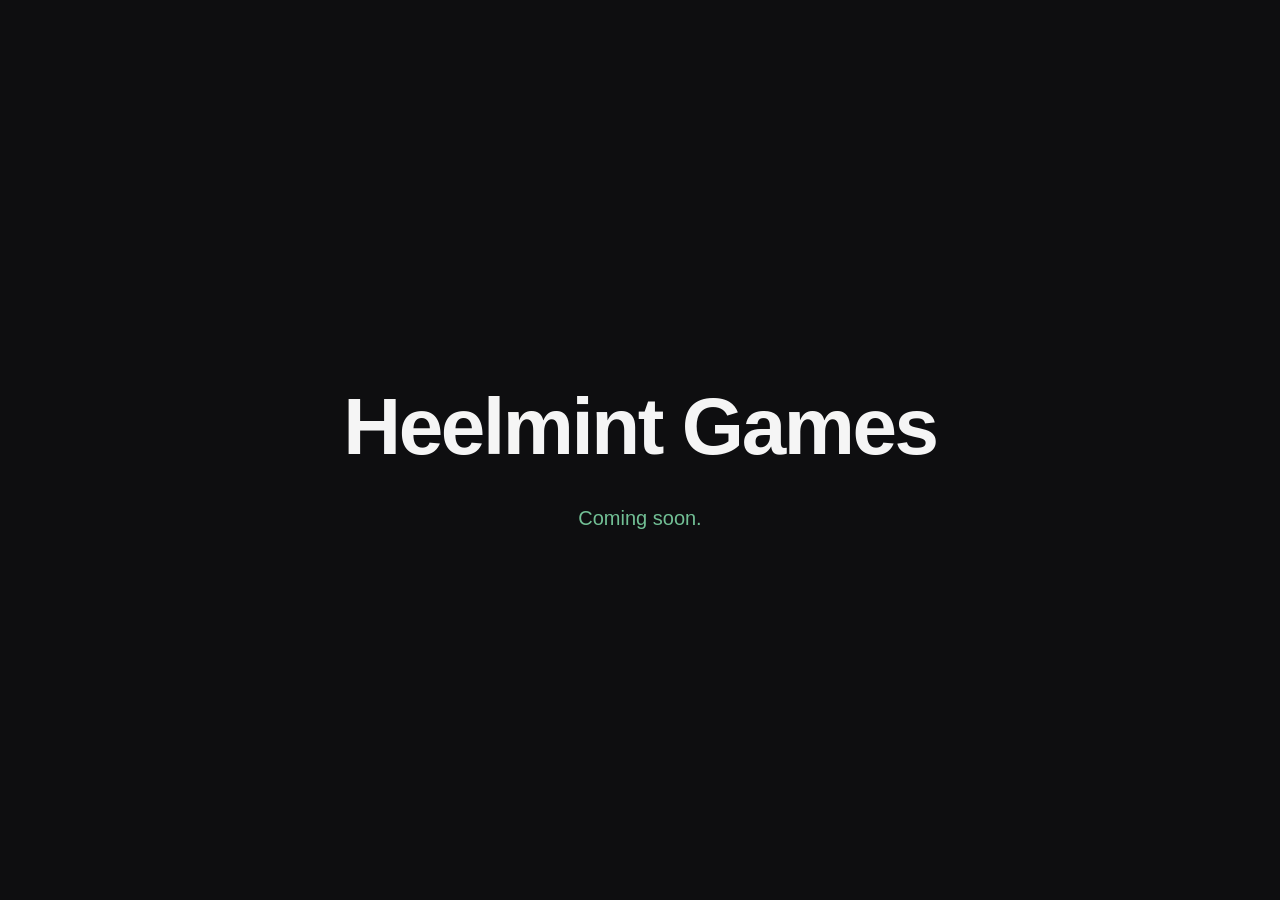
==== index.html @ 0ef258ec "Initial scaffold for heelmintgames.com" ====
<!DOCTYPE html>
<html lang="en">
<head>
    <meta charset="UTF-8">
    <meta name="viewport" content="width=device-width, initial-scale=1.0">
    <title>Heelmint Games</title>
    <meta name="description" content="Heelmint Games — coming soon.">
    <link rel="stylesheet" href="style.css">
</head>
<body>
    <main>
        <h1>Heelmint Games</h1>
        <p class="tagline">Coming soon.</p>
    </main>
</body>
</html>
---- style.css ----
:root {
    --bg: #0e0e10;
    --fg: #f5f5f5;
    --accent: #7dd3a4;
}

* {
    box-sizing: border-box;
    margin: 0;
    padding: 0;
}

html, body {
    height: 100%;
}

body {
    font-family: -apple-system, BlinkMacSystemFont, "Segoe UI", Helvetica, Arial, sans-serif;
    background: var(--bg);
    color: var(--fg);
    display: grid;
    place-items: center;
    padding: 2rem;
    line-height: 1.5;
}

main {
    text-align: center;
    max-width: 40rem;
}

h1 {
    font-size: clamp(2.5rem, 8vw, 5rem);
    font-weight: 700;
    letter-spacing: -0.03em;
    margin-bottom: 1rem;
}

.tagline {
    font-size: 1.25rem;
    color: var(--accent);
    opacity: 0.9;
}
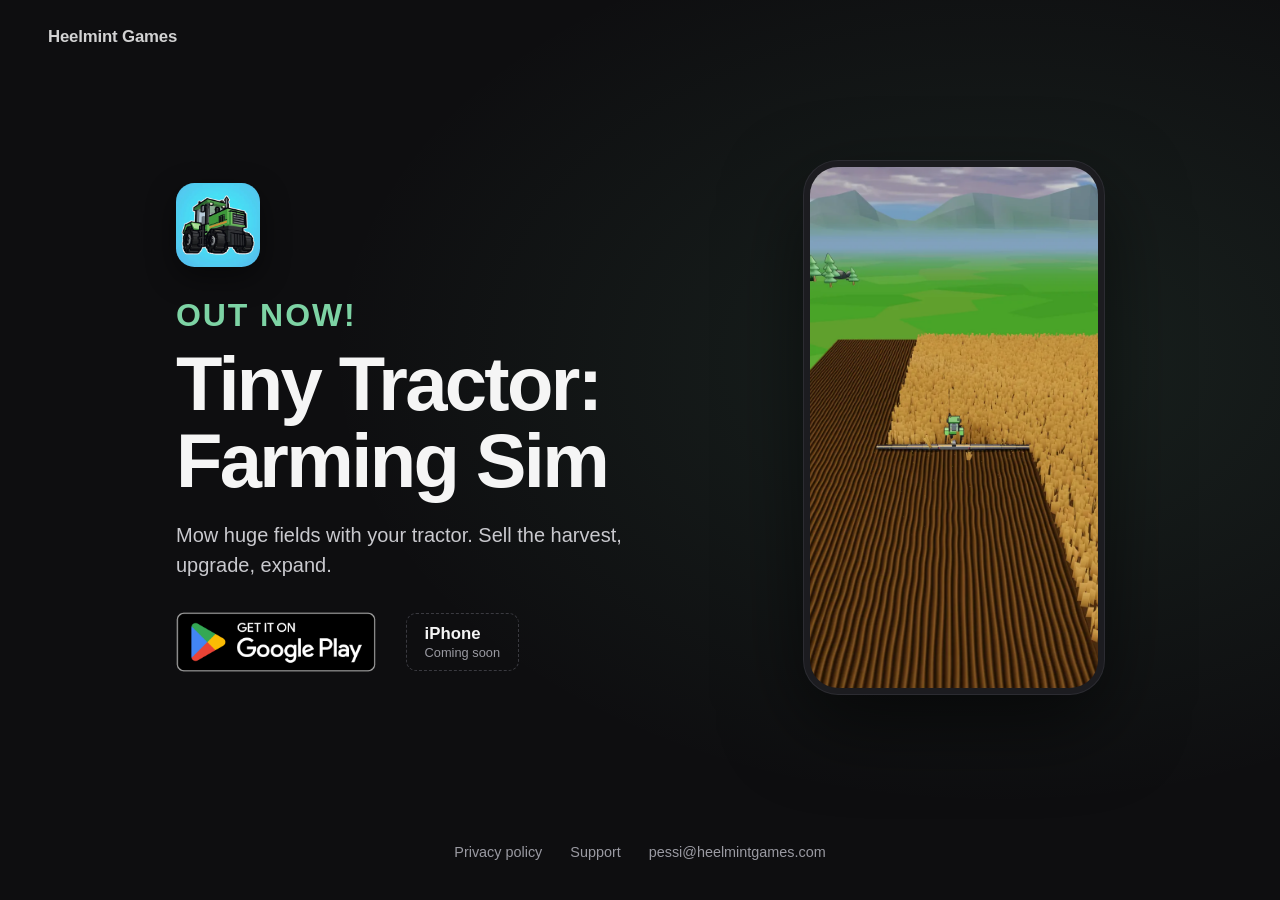
==== commit c04424c4: "Front page: Tiny Tractor: Farming Sim is out now The "coming soon" page becomes the launch page: the" ====
--- a/index.html
+++ b/index.html
@@ -3,14 +3,46 @@
 <head>
     <meta charset="UTF-8">
     <meta name="viewport" content="width=device-width, initial-scale=1.0">
-    <title>Heelmint Games</title>
-    <meta name="description" content="Heelmint Games — coming soon.">
+    <title>Heelmint Games | Tiny Tractor: Farming Sim, out now</title>
+    <meta name="description" content="Tiny Tractor: Farming Sim is out now on Google Play. Mow huge fields with your tractor. Sell the harvest, upgrade, expand.">
+    <meta property="og:title" content="Tiny Tractor: Farming Sim is out now">
+    <meta property="og:description" content="Mow huge fields with your tractor. Sell the harvest, upgrade, expand. Free on Google Play.">
     <link rel="stylesheet" href="style.css">
 </head>
-<body>
-    <main>
-        <h1>Heelmint Games</h1>
-        <p class="tagline">Coming soon.</p>
+<body class="home">
+    <header class="site-header">
+        <span class="wordmark">Heelmint Games</span>
+    </header>
+
+    <main class="launch">
+        <div class="launch-text">
+            <img class="app-icon" src="assets/tiny-tractor/icon.jpg" width="96" height="96" alt="Tiny Tractor: Farming Sim app icon">
+            <p class="out-now">Out now!</p>
+            <h1>Tiny Tractor: Farming&nbsp;Sim</h1>
+            <p class="pitch">Mow huge fields with your tractor. Sell the harvest, upgrade, expand.</p>
+
+            <div class="stores">
+                <a class="play-badge" href="https://play.google.com/store/apps/details?id=com.heelmint.farming"
+                   aria-label="Get Tiny Tractor: Farming Sim on Google Play">
+                    <img src="assets/google-play-badge.png" width="646" height="250" alt="Get it on Google Play">
+                </a>
+                <p class="ios-soon"><span>iPhone</span> Coming soon</p>
+            </div>
+        </div>
+
+        <figure class="phone">
+            <picture>
+                <source srcset="assets/tiny-tractor/hero.webp" type="image/webp">
+                <img src="assets/tiny-tractor/hero.jpg" width="720" height="1280"
+                     alt="A green tractor cutting a stripe through a golden field, with mountains behind">
+            </picture>
+        </figure>
     </main>
+
+    <footer class="site-footer">
+        <a href="privacy/tiny-tractor.html">Privacy policy</a>
+        <a href="support/tiny-tractor.html">Support</a>
+        <a href="mailto:pessi@heelmintgames.com">pessi@heelmintgames.com</a>
+    </footer>
 </body>
 </html>
--- a/style.css
+++ b/style.css
@@ -41,3 +41,254 @@
     color: var(--accent);
     opacity: 0.9;
 }
+
+body.policy {
+    display: block;
+    place-items: unset;
+    padding: 3rem 1.5rem;
+}
+
+body.policy main {
+    text-align: left;
+    max-width: 44rem;
+    margin: 0 auto;
+}
+
+body.policy h1 {
+    font-size: clamp(1.75rem, 4vw, 2.5rem);
+    margin-bottom: 0.25rem;
+}
+
+body.policy .updated {
+    color: var(--accent);
+    opacity: 0.9;
+    font-size: 0.95rem;
+    margin-bottom: 2rem;
+}
+
+body.policy h2 {
+    font-size: 1.2rem;
+    margin-top: 2rem;
+    margin-bottom: 0.5rem;
+}
+
+body.policy p {
+    margin-bottom: 1rem;
+}
+
+body.policy ul {
+    margin: 0 0 1rem 1.5rem;
+}
+
+body.policy li {
+    margin-bottom: 0.25rem;
+}
+
+body.policy a {
+    color: var(--accent);
+}
+
+
+/* ---------- Home: the launch page ---------- */
+body.home {
+    display: flex;
+    flex-direction: column;
+    place-items: unset;
+    min-height: 100%;
+    height: auto;
+    padding: 0;
+    /* no-repeat: html is viewport-tall (height: 100% above), so a repeating
+       glow would tile and leave a seam wherever the page is taller than that */
+    background:
+        radial-gradient(60rem 40rem at 78% 40%, rgba(125, 211, 164, 0.10), transparent 70%) no-repeat,
+        var(--bg);
+}
+
+body.home .site-header {
+    padding: 1.5rem clamp(1.25rem, 4vw, 3rem);
+}
+
+body.home .wordmark {
+    font-weight: 700;
+    letter-spacing: -0.01em;
+    font-size: 1.05rem;
+    opacity: 0.85;
+}
+
+body.home .launch {
+    flex: 1;
+    width: 100%;
+    max-width: 64rem;
+    margin: 0 auto;
+    padding: 1rem clamp(1.25rem, 4vw, 3rem) 3rem;
+    display: grid;
+    grid-template-columns: minmax(0, 1fr) auto;
+    align-items: center;
+    gap: clamp(2rem, 6vw, 5rem);
+    text-align: left;
+}
+
+body.home .app-icon {
+    display: block;
+    width: 84px;
+    height: 84px;
+    border-radius: 22%;
+    margin-bottom: 1.5rem;
+    box-shadow: 0 10px 30px rgba(0, 0, 0, 0.45);
+}
+
+body.home .out-now {
+    font-size: clamp(1.4rem, 3.2vw, 2rem);
+    font-weight: 800;
+    text-transform: uppercase;
+    letter-spacing: 0.06em;
+    color: var(--accent);
+    margin-bottom: 0.35rem;
+}
+
+body.home h1 {
+    font-size: clamp(2.6rem, 7vw, 4.75rem);
+    line-height: 1.02;
+    letter-spacing: -0.035em;
+    margin-bottom: 1.25rem;
+}
+
+body.home .pitch {
+    font-size: clamp(1.05rem, 2vw, 1.25rem);
+    color: #c9c9ce;
+    max-width: 30rem;
+    margin-bottom: 2rem;
+}
+
+/* The official badge PNG carries its own transparent margin; the negative
+   offset lines the visible badge up with the text edge. */
+body.home .stores {
+    display: flex;
+    flex-wrap: wrap;
+    align-items: center;
+    gap: 0.5rem 1rem;
+}
+
+body.home .play-badge {
+    display: block;
+    margin: -14px 0 -14px -14px;
+    line-height: 0;
+    /* a slow, small pulse: enough to catch the eye, not enough to nag */
+    animation: badge-pulse 2.4s ease-in-out infinite;
+}
+
+@keyframes badge-pulse {
+    0%, 100% { transform: scale(1); }
+    50%      { transform: scale(1.045); }
+}
+
+/* the pulse lives on the link and the hover grow on the image, so the two
+   never fight over one transform; hover holds the pulse still */
+body.home .play-badge:hover,
+body.home .play-badge:focus-visible {
+    animation-play-state: paused;
+}
+
+@media (prefers-reduced-motion: reduce) {
+    body.home .play-badge { animation: none; }
+}
+
+body.home .play-badge img {
+    width: 228px;
+    height: auto;
+    transition: transform 120ms ease;
+}
+
+body.home .play-badge:hover img,
+body.home .play-badge:focus-visible img {
+    transform: scale(1.03);
+}
+
+body.home .play-badge:focus-visible {
+    outline: 2px solid var(--accent);
+    outline-offset: 2px;
+    border-radius: 12px;
+}
+
+body.home .ios-soon {
+    display: inline-flex;
+    flex-direction: column;
+    justify-content: center;
+    height: 58px;
+    padding: 0 1.1rem;
+    border: 1.5px dashed #3a3a40;
+    border-radius: 10px;
+    color: #9a9aa2;
+    font-size: 0.8rem;
+    line-height: 1.2;
+}
+
+body.home .ios-soon span {
+    color: var(--fg);
+    font-size: 1.05rem;
+    font-weight: 600;
+}
+
+body.home .phone {
+    width: clamp(230px, 26vw, 300px);
+    aspect-ratio: 9 / 16;
+    border-radius: 34px;
+    overflow: hidden;
+    border: 6px solid #1c1c20;
+    box-shadow:
+        0 0 0 1px #2c2c32,
+        0 30px 80px rgba(0, 0, 0, 0.55);
+    background: #1c1c20;
+}
+
+body.home .phone img {
+    display: block;
+    width: 100%;
+    height: 100%;
+    object-fit: cover;
+}
+
+body.home .site-footer {
+    display: flex;
+    flex-wrap: wrap;
+    justify-content: center;
+    gap: 0.5rem 1.75rem;
+    padding: 1.75rem 1.25rem 2.25rem;
+    font-size: 0.9rem;
+}
+
+body.home .site-footer a {
+    color: #9a9aa2;
+    text-decoration: none;
+}
+
+body.home .site-footer a:hover {
+    color: var(--accent);
+}
+
+/* Phones: one column, the pitch and the badge first, the screen under them. */
+@media (max-width: 760px) {
+    body.home .launch {
+        grid-template-columns: 1fr;
+        justify-items: center;
+        text-align: center;
+        padding-top: 0.5rem;
+    }
+
+    body.home .app-icon {
+        margin: 0 auto 1.25rem;
+    }
+
+    body.home .pitch {
+        margin-left: auto;
+        margin-right: auto;
+    }
+
+    body.home .stores {
+        justify-content: center;
+    }
+
+    body.home .play-badge {
+        margin: -14px -14px;
+    }
+}
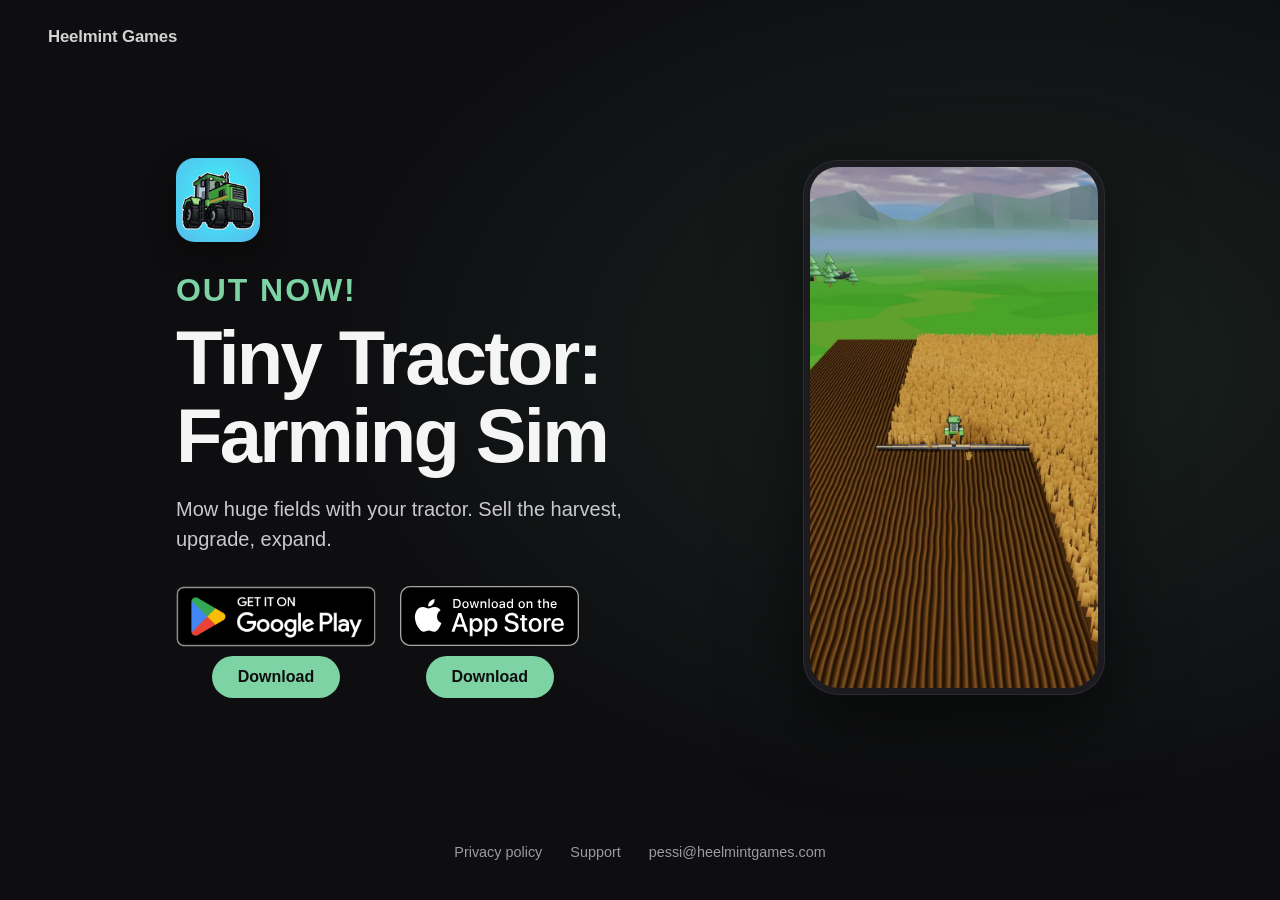
==== commit 08f7e605: "Front page: App Store badge beside Google Play, a Download button under each Co-Authored-By: Claude " ====
--- a/index.html
+++ b/index.html
@@ -4,9 +4,9 @@
     <meta charset="UTF-8">
     <meta name="viewport" content="width=device-width, initial-scale=1.0">
     <title>Heelmint Games | Tiny Tractor: Farming Sim, out now</title>
-    <meta name="description" content="Tiny Tractor: Farming Sim is out now on Google Play. Mow huge fields with your tractor. Sell the harvest, upgrade, expand.">
+    <meta name="description" content="Tiny Tractor: Farming Sim is out now on Google Play and the App Store. Mow huge fields with your tractor. Sell the harvest, upgrade, expand.">
     <meta property="og:title" content="Tiny Tractor: Farming Sim is out now">
-    <meta property="og:description" content="Mow huge fields with your tractor. Sell the harvest, upgrade, expand. Free on Google Play.">
+    <meta property="og:description" content="Mow huge fields with your tractor. Sell the harvest, upgrade, expand. Free on Google Play and the App Store.">
     <link rel="stylesheet" href="style.css">
 </head>
 <body class="home">
@@ -22,11 +22,20 @@
             <p class="pitch">Mow huge fields with your tractor. Sell the harvest, upgrade, expand.</p>
 
             <div class="stores">
-                <a class="play-badge" href="https://play.google.com/store/apps/details?id=com.heelmint.farming"
-                   aria-label="Get Tiny Tractor: Farming Sim on Google Play">
-                    <img src="assets/google-play-badge.png" width="646" height="250" alt="Get it on Google Play">
-                </a>
-                <p class="ios-soon"><span>iPhone</span> Coming soon</p>
+                <div class="store">
+                    <a class="badge play-badge" href="https://play.google.com/store/apps/details?id=com.heelmint.farming"
+                       aria-label="Get Tiny Tractor: Farming Sim on Google Play">
+                        <img src="assets/google-play-badge.png" width="646" height="250" alt="Get it on Google Play">
+                    </a>
+                    <a class="dl-btn" href="https://play.google.com/store/apps/details?id=com.heelmint.farming">Download</a>
+                </div>
+                <div class="store">
+                    <a class="badge app-store-badge" href="https://apps.apple.com/fi/app/tiny-tractor-farming-sim/id6812500088"
+                       aria-label="Download Tiny Tractor: Farming Sim on the App Store">
+                        <img src="assets/app-store-badge.svg" width="120" height="40" alt="Download on the App Store">
+                    </a>
+                    <a class="dl-btn" href="https://apps.apple.com/fi/app/tiny-tractor-farming-sim/id6812500088">Download</a>
+                </div>
             </div>
         </div>
 
--- a/style.css
+++ b/style.css
@@ -165,18 +165,38 @@
 body.home .stores {
     display: flex;
     flex-wrap: wrap;
+    align-items: flex-start;
+    gap: 1rem 1.5rem;
+}
+
+/* one store per column: the badge, and a plain Download button under it for
+   anyone who does not read the badge as a link */
+body.home .store {
+    display: flex;
+    flex-direction: column;
     align-items: center;
-    gap: 0.5rem 1rem;
-}
-
-body.home .play-badge {
+    gap: 0.6rem;
+}
+
+body.home .badge {
     display: block;
-    margin: -14px 0 -14px -14px;
     line-height: 0;
     /* a slow, small pulse: enough to catch the eye, not enough to nag */
     animation: badge-pulse 2.4s ease-in-out infinite;
 }
 
+body.home .play-badge {
+    margin: -14px -14px;
+}
+
+/* Apple's SVG has no built-in margin; its height matches the visible part of
+   the Play badge so the two read as a pair */
+body.home .app-store-badge img {
+    height: 60px;
+    width: auto;
+    transition: transform 120ms ease;
+}
+
 @keyframes badge-pulse {
     0%, 100% { transform: scale(1); }
     50%      { transform: scale(1.045); }
@@ -184,13 +204,13 @@
 
 /* the pulse lives on the link and the hover grow on the image, so the two
    never fight over one transform; hover holds the pulse still */
-body.home .play-badge:hover,
-body.home .play-badge:focus-visible {
+body.home .badge:hover,
+body.home .badge:focus-visible {
     animation-play-state: paused;
 }
 
 @media (prefers-reduced-motion: reduce) {
-    body.home .play-badge { animation: none; }
+    body.home .badge { animation: none; }
 }
 
 body.home .play-badge img {
@@ -199,34 +219,38 @@
     transition: transform 120ms ease;
 }
 
-body.home .play-badge:hover img,
-body.home .play-badge:focus-visible img {
+body.home .badge:hover img,
+body.home .badge:focus-visible img {
     transform: scale(1.03);
 }
 
-body.home .play-badge:focus-visible {
+body.home .badge:focus-visible {
     outline: 2px solid var(--accent);
     outline-offset: 2px;
     border-radius: 12px;
 }
 
-body.home .ios-soon {
-    display: inline-flex;
-    flex-direction: column;
-    justify-content: center;
-    height: 58px;
-    padding: 0 1.1rem;
-    border: 1.5px dashed #3a3a40;
-    border-radius: 10px;
-    color: #9a9aa2;
-    font-size: 0.8rem;
-    line-height: 1.2;
-}
-
-body.home .ios-soon span {
-    color: var(--fg);
-    font-size: 1.05rem;
-    font-weight: 600;
+body.home .dl-btn {
+    display: inline-block;
+    padding: 0.55rem 1.6rem;
+    border-radius: 999px;
+    background: var(--accent);
+    color: #0e0e10;
+    font-weight: 700;
+    font-size: 1rem;
+    text-decoration: none;
+    transition: transform 120ms ease, filter 120ms ease;
+}
+
+body.home .dl-btn:hover,
+body.home .dl-btn:focus-visible {
+    transform: translateY(-1px);
+    filter: brightness(1.08);
+}
+
+body.home .dl-btn:focus-visible {
+    outline: 2px solid var(--fg);
+    outline-offset: 2px;
 }
 
 body.home .phone {
@@ -287,8 +311,4 @@
     body.home .stores {
         justify-content: center;
     }
-
-    body.home .play-badge {
-        margin: -14px -14px;
-    }
-}
+}
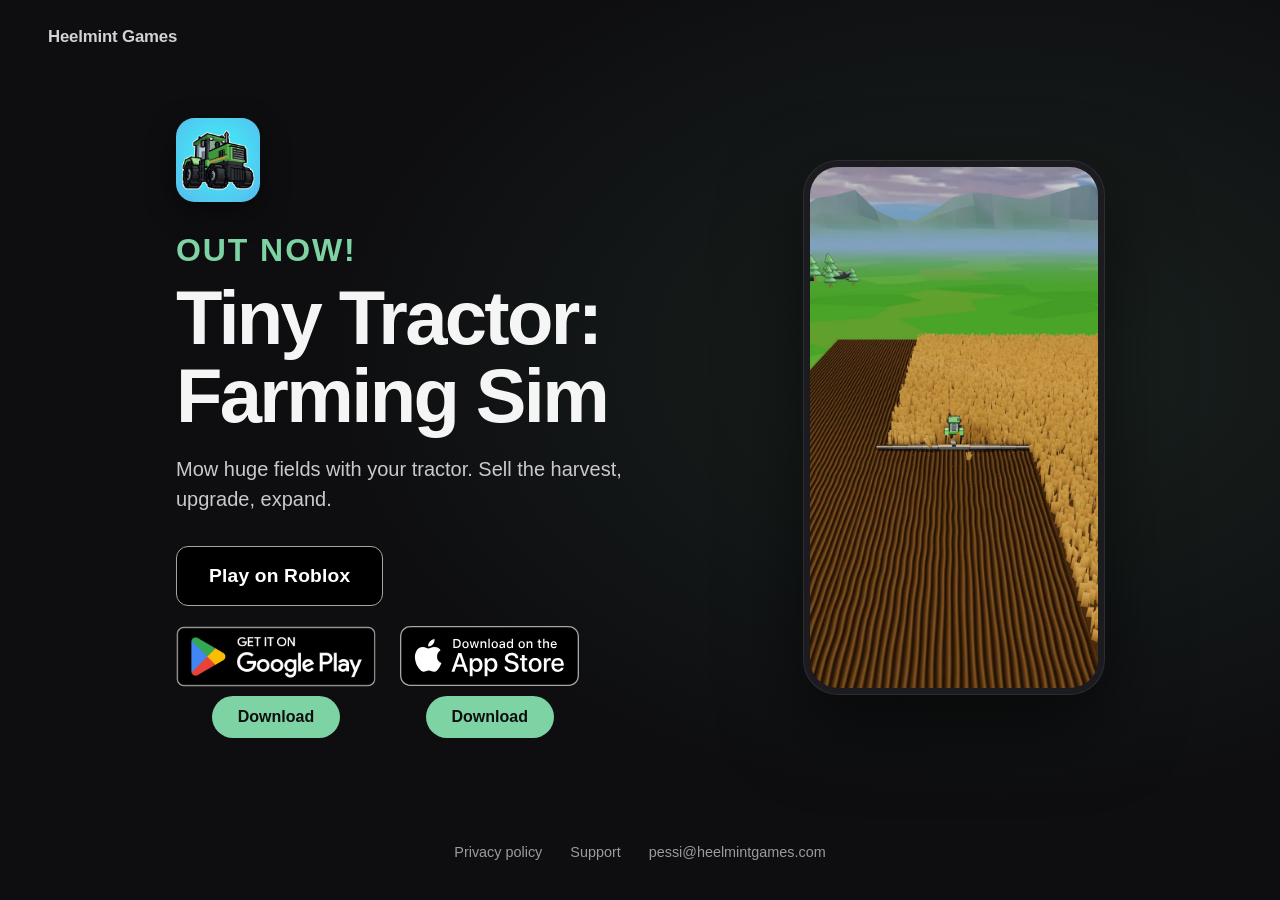
==== commit fb0f28e0: "Front page: Play on Roblox above the store badges (Tiny Tractor is on Roblox since 2026-10-15), and " ====
--- a/index.html
+++ b/index.html
@@ -4,9 +4,9 @@
     <meta charset="UTF-8">
     <meta name="viewport" content="width=device-width, initial-scale=1.0">
     <title>Heelmint Games | Tiny Tractor: Farming Sim, out now</title>
-    <meta name="description" content="Tiny Tractor: Farming Sim is out now on Google Play and the App Store. Mow huge fields with your tractor. Sell the harvest, upgrade, expand.">
+    <meta name="description" content="Tiny Tractor: Farming Sim is out now on Roblox, Google Play and the App Store. Mow huge fields with your tractor. Sell the harvest, upgrade, expand.">
     <meta property="og:title" content="Tiny Tractor: Farming Sim is out now">
-    <meta property="og:description" content="Mow huge fields with your tractor. Sell the harvest, upgrade, expand. Free on Google Play and the App Store.">
+    <meta property="og:description" content="Mow huge fields with your tractor. Sell the harvest, upgrade, expand. Free on Roblox, Google Play and the App Store.">
     <link rel="stylesheet" href="style.css">
 </head>
 <body class="home">
@@ -21,7 +21,9 @@
             <h1>Tiny Tractor: Farming&nbsp;Sim</h1>
             <p class="pitch">Mow huge fields with your tractor. Sell the harvest, upgrade, expand.</p>
 
-            <div class="stores">
+            <a class="roblox-btn" href="https://www.roblox.com/games/106814965548349/Tiny-Tractor-Farming-Sim"
+               aria-label="Play Tiny Tractor: Farming Sim on Roblox">Play on Roblox</a>
+            <div class="stores" id="stores">
                 <div class="store">
                     <a class="badge play-badge" href="https://play.google.com/store/apps/details?id=com.heelmint.farming"
                        aria-label="Get Tiny Tractor: Farming Sim on Google Play">
@@ -35,6 +37,14 @@
                         <img src="assets/app-store-badge.svg" width="120" height="40" alt="Download on the App Store">
                     </a>
                     <a class="dl-btn" href="https://apps.apple.com/fi/app/tiny-tractor-farming-sim/id6812500088">Download</a>
+                </div>
+            </div>
+            <p class="open-hint" id="open-hint" hidden>If the store does not open here, tap <b>&ctdot;</b> and choose <b>Open in browser</b>.</p>
+            <div class="inapp-pop" id="inapp-pop" hidden role="dialog" aria-label="How to open the App Store">
+                <svg class="inapp-arrow" viewBox="0 0 60 90" aria-hidden="true"><path d="M30 6 L52 34 L38 34 L38 84 L22 84 L22 34 L8 34 Z"/></svg>
+                <div class="inapp-card">
+                    <p>Tap <b>&ctdot;</b> in the top right corner and choose <b>Open in browser</b>.</p>
+                    <button type="button" id="inapp-ok">OK</button>
                 </div>
             </div>
         </div>
@@ -53,5 +63,40 @@
         <a href="support/tiny-tractor.html">Support</a>
         <a href="mailto:pessi@heelmintgames.com">pessi@heelmintgames.com</a>
     </footer>
+    <script>
+    // In-app browsers (TikTok, Instagram, Facebook) refuse to hand a store URL
+    // on to the store app, so a plain https link dies with "action can't be
+    // completed". iOS only lets another app open straight from a tap, so the
+    // links themselves become the store's own schemes there, and the hint on
+    // how to reach a real browser shows at once instead of after a failure.
+    (function () {
+        var ua = navigator.userAgent || "";
+        var inApp = /musical_ly|Bytedance|TikTok|Instagram|FBAN|FBAV|Snapchat|Line\//i.test(ua);
+        if (!inApp) return;
+        var ios = /iPhone|iPad|iPod/i.test(ua);
+        var android = /Android/i.test(ua);
+        var APPLE_ID = "6812500088", PLAY_ID = "com.heelmint.farming";
+        var APPLE_WEB = "https://apps.apple.com/fi/app/tiny-tractor-farming-sim/id" + APPLE_ID;
+        var stores = document.getElementById("stores");
+        if (ios) {
+            // the badge tries the App Store's own scheme, the button asks Safari
+            // to open the store page: whichever the host lets through, wins
+            stores.querySelector(".app-store-badge").href = "itms-appss://apps.apple.com/app/id" + APPLE_ID;
+            stores.querySelector(".store:nth-child(2) .dl-btn").href = "x-safari-" + APPLE_WEB;
+        } else if (android) {
+            stores.querySelector(".play-badge").href = "market://details?id=" + PLAY_ID;
+            stores.querySelector(".store:nth-child(1) .dl-btn").href = "intent://details?id=" + PLAY_ID + "#Intent;scheme=market;package=com.android.vending;end";
+        }
+        if (ios) {
+            // the tap still goes to the scheme; the popup covers the page for
+            // the case the host refuses it, arrow on the host's own menu button
+            var pop = document.getElementById("inapp-pop");
+            stores.querySelector(".store:nth-child(2)").addEventListener("click", function () { pop.hidden = false; });
+            document.getElementById("inapp-ok").addEventListener("click", function () { pop.hidden = true; });
+        } else {
+            document.getElementById("open-hint").hidden = false;
+        }
+    })();
+    </script>
 </body>
 </html>
--- a/style.css
+++ b/style.css
@@ -230,6 +230,36 @@
     border-radius: 12px;
 }
 
+/* Roblox: a plain button above the store badges, black like them; text only,
+   since Roblox's brand rules keep its logo for Roblox itself */
+body.home .roblox-btn {
+    display: inline-flex;
+    align-items: center;
+    justify-content: center;
+    height: 60px;
+    padding: 0 2rem;
+    margin-bottom: 1.25rem;
+    border: 1.5px solid #a6a6a6;
+    border-radius: 12px;
+    background: #000;
+    color: #fff;
+    font-weight: 800;
+    font-size: 1.2rem;
+    letter-spacing: 0.01em;
+    text-decoration: none;
+    transition: transform 120ms ease;
+}
+
+body.home .roblox-btn:hover,
+body.home .roblox-btn:focus-visible {
+    transform: scale(1.03);
+}
+
+body.home .roblox-btn:focus-visible {
+    outline: 2px solid var(--accent);
+    outline-offset: 2px;
+}
+
 body.home .dl-btn {
     display: inline-block;
     padding: 0.55rem 1.6rem;
@@ -242,6 +272,81 @@
     transition: transform 120ms ease, filter 120ms ease;
 }
 
+body.home .open-hint {
+    margin: 0.9rem 0 0;
+    padding: 0.6rem 0.9rem;
+    border: 1.5px dashed #3a3a40;
+    border-radius: 10px;
+    color: #c9c9cf;
+    font-size: 0.95rem;
+}
+
+body.home .open-hint b {
+    color: var(--fg);
+}
+
+/* the in-app browser popup: a card in the middle, and an arrow bouncing at
+   the host's own menu button in the top right corner of the screen */
+body.home .inapp-pop {
+    position: fixed;
+    inset: 0;
+    z-index: 50;
+    display: flex;
+    align-items: center;
+    justify-content: center;
+    padding: 1.5rem;
+    background: rgba(0, 0, 0, 0.78);
+}
+
+body.home .inapp-pop[hidden] {
+    display: none;
+}
+
+body.home .inapp-card {
+    max-width: 22rem;
+    padding: 1.4rem 1.5rem 1.2rem;
+    border-radius: 16px;
+    background: #1c1c21;
+    border: 1.5px solid #3a3a40;
+    text-align: center;
+    font-size: 1.15rem;
+    line-height: 1.45;
+}
+
+body.home .inapp-card p {
+    margin: 0 0 1rem;
+}
+
+body.home .inapp-card b {
+    color: var(--accent);
+}
+
+body.home .inapp-card button {
+    padding: 0.55rem 2rem;
+    border: 0;
+    border-radius: 999px;
+    background: var(--accent);
+    color: #0e0e10;
+    font: inherit;
+    font-weight: 700;
+}
+
+body.home .inapp-arrow {
+    position: fixed;
+    top: 6px;
+    right: 14px;
+    width: 46px;
+    height: 69px;
+    fill: var(--accent);
+    filter: drop-shadow(0 2px 6px rgba(0, 0, 0, 0.6));
+    animation: arrow-nudge 0.9s ease-in-out infinite;
+}
+
+@keyframes arrow-nudge {
+    0%, 100% { transform: translateY(0); }
+    50%      { transform: translateY(10px); }
+}
+
 body.home .dl-btn:hover,
 body.home .dl-btn:focus-visible {
     transform: translateY(-1px);
@@ -308,7 +413,32 @@
         margin-right: auto;
     }
 
+    /* both stores side by side even on a phone: smaller badges, matched heights */
     body.home .stores {
         justify-content: center;
-    }
-}
+        flex-wrap: nowrap;
+        gap: 0.75rem;
+    }
+
+    body.home .play-badge {
+        margin: -10px -10px;
+    }
+
+    body.home .play-badge img {
+        width: 168px;
+    }
+
+    body.home .app-store-badge img {
+        height: 44px;
+    }
+
+    body.home .roblox-btn {
+        height: 48px;
+        font-size: 1.05rem;
+    }
+
+    body.home .dl-btn {
+        padding: 0.45rem 1.25rem;
+        font-size: 0.95rem;
+    }
+}
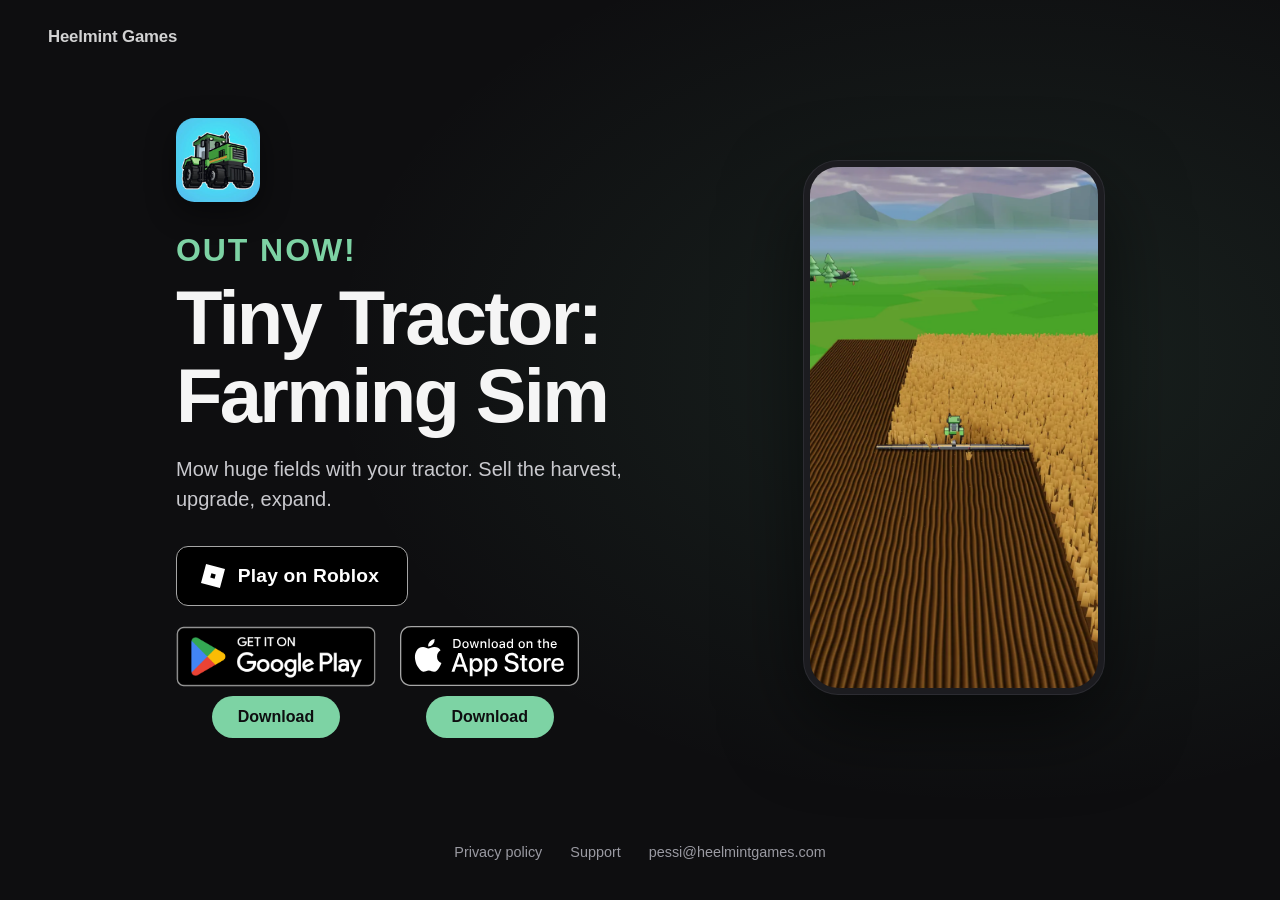
==== commit 87e7912b: "Front page: the Roblox button wears Roblox's tilted square and pulses like the store badges (owner's" ====
--- a/index.html
+++ b/index.html
@@ -22,7 +22,12 @@
             <p class="pitch">Mow huge fields with your tractor. Sell the harvest, upgrade, expand.</p>
 
             <a class="roblox-btn" href="https://www.roblox.com/games/106814965548349/Tiny-Tractor-Farming-Sim"
-               aria-label="Play Tiny Tractor: Farming Sim on Roblox">Play on Roblox</a>
+               aria-label="Play Tiny Tractor: Farming Sim on Roblox">
+                <span class="roblox-inner">
+                    <svg class="roblox-logo" viewBox="0 0 100 100" aria-hidden="true"><path fill-rule="evenodd" transform="rotate(15 50 50)" d="M15 15H85V85H15Z M42 42V58H58V42Z"/></svg>
+                    Play on Roblox
+                </span>
+            </a>
             <div class="stores" id="stores">
                 <div class="store">
                     <a class="badge play-badge" href="https://play.google.com/store/apps/details?id=com.heelmint.farming"
--- a/style.css
+++ b/style.css
@@ -230,14 +230,15 @@
     border-radius: 12px;
 }
 
-/* Roblox: a plain button above the store badges, black like them; text only,
-   since Roblox's brand rules keep its logo for Roblox itself */
+/* Roblox: a button above the store badges, black like them, with Roblox's
+   tilted square; it pulses like the badges (the pulse on the link, the hover
+   grow on its content, so the two never fight over one transform) */
 body.home .roblox-btn {
     display: inline-flex;
     align-items: center;
     justify-content: center;
     height: 60px;
-    padding: 0 2rem;
+    padding: 0 1.75rem 0 1.4rem;
     margin-bottom: 1.25rem;
     border: 1.5px solid #a6a6a6;
     border-radius: 12px;
@@ -247,12 +248,35 @@
     font-size: 1.2rem;
     letter-spacing: 0.01em;
     text-decoration: none;
+    animation: badge-pulse 2.4s ease-in-out infinite;
+}
+
+body.home .roblox-inner {
+    display: inline-flex;
+    align-items: center;
+    gap: 0.65rem;
     transition: transform 120ms ease;
+}
+
+body.home .roblox-logo {
+    width: 1.75rem;
+    height: 1.75rem;
+    fill: #fff;
+    flex: none;
 }
 
 body.home .roblox-btn:hover,
 body.home .roblox-btn:focus-visible {
+    animation-play-state: paused;
+}
+
+body.home .roblox-btn:hover .roblox-inner,
+body.home .roblox-btn:focus-visible .roblox-inner {
     transform: scale(1.03);
+}
+
+@media (prefers-reduced-motion: reduce) {
+    body.home .roblox-btn { animation: none; }
 }
 
 body.home .roblox-btn:focus-visible {
